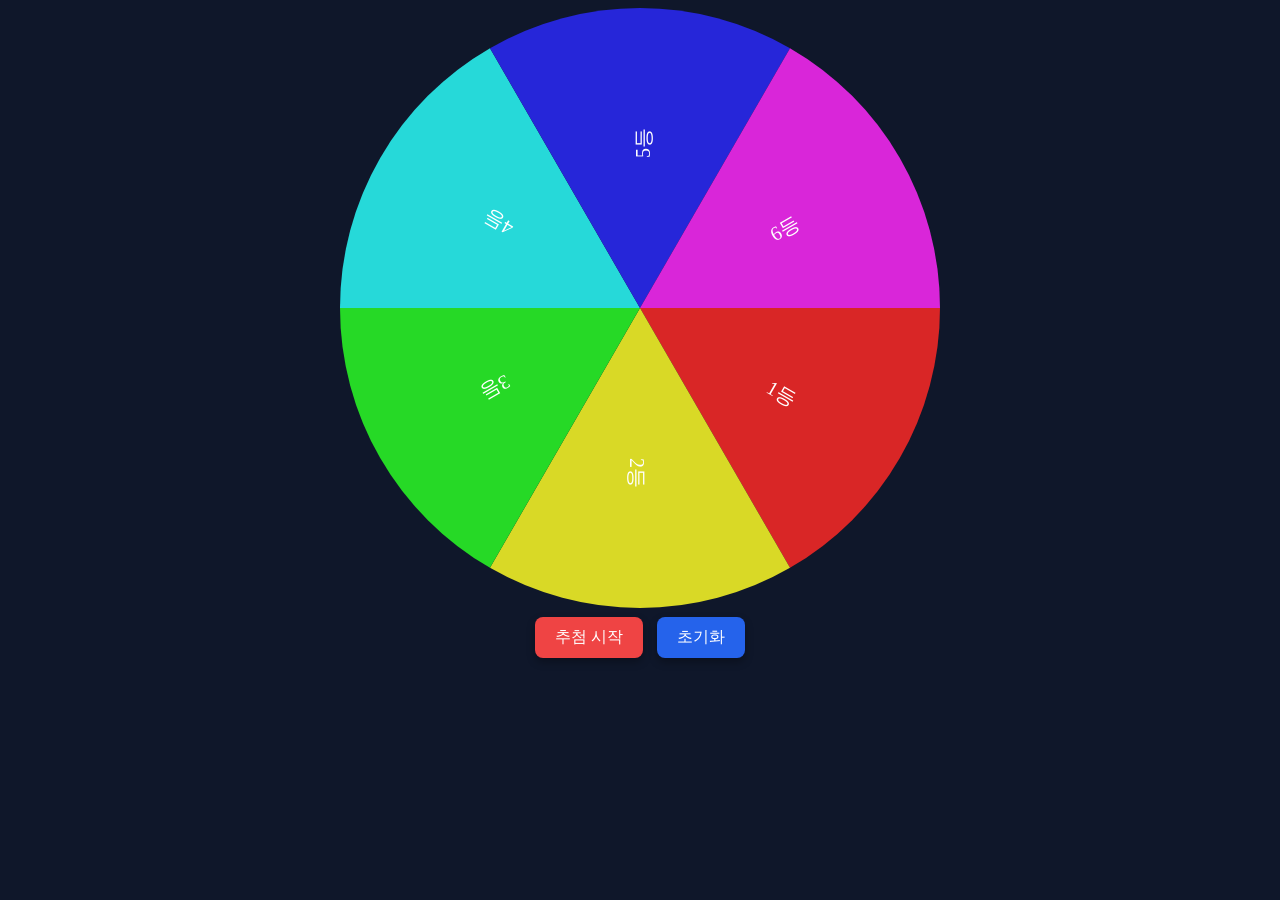
==== big.html @ 6fa556c5 "Add files via upload" ====
<!DOCTYPE html>
<html lang="ko">
<head>
  <meta charset="UTF-8">
  <title>대형 룰렛</title>
  <link rel="stylesheet" href="style.css">
</head>
<body class="big-screen">
  <canvas id="wheel" width="600" height="600"></canvas>
  <div class="actions">
    <button class="start" onclick="spin()">추첨 시작</button>
    <button onclick="reset()">초기화</button>
  </div>
  <div id="result"></div>
  <script src="roullet.js"></script>
</body>
</html>
---- style.css ----
body {
  font-family: 'Pretendard', sans-serif;
  text-align: center;
  background: #1f2937;
  color: #fff;
}

.container {
  max-width: 600px;
  margin: auto;
}

button {
  padding: 10px 20px;
  margin: 5px;
  border: none;
  border-radius: 8px;
  background: #2563eb;
  color: #fff;
  font-size: 16px;
  cursor: pointer;
  box-shadow: 0 4px 8px rgba(0,0,0,0.3);
  transition: transform 0.2s, background 0.2s;
}

button:hover {
  background: #1d4ed8;
  transform: scale(1.05);
}

.start {
  background: #ef4444;
}

.start:hover {
  background: #dc2626;
}

.big-screen {
  background: #0f172a;
}

#result {
  font-size: 2rem;
  margin-top: 20px;
  font-weight: bold;
}
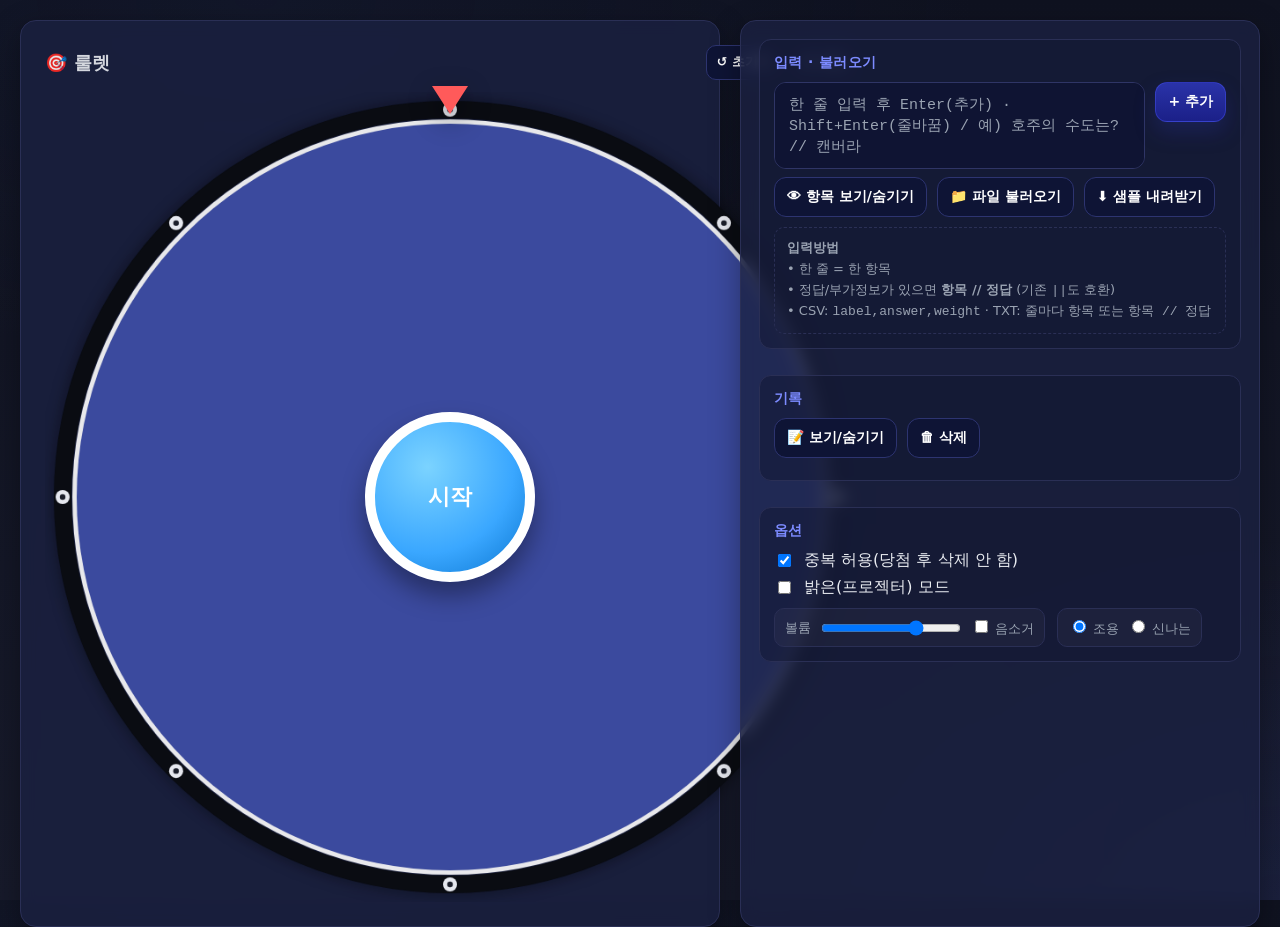
==== commit 93f2ff9e: "fix: Gemini+Muse 공동 검토 반영 (SFX, 비중, 동명이인, CP949, localStorage, XSS)" ====
--- a/big.html
+++ b/big.html
@@ -2,16 +2,14 @@
 <html lang="ko">
 <head>
   <meta charset="UTF-8">
+  <meta http-equiv="refresh" content="0; url=./index.html">
   <title>대형 룰렛</title>
   <link rel="stylesheet" href="style.css">
 </head>
 <body class="big-screen">
-  <canvas id="wheel" width="600" height="600"></canvas>
-  <div class="actions">
-    <button class="start" onclick="spin()">추첨 시작</button>
-    <button onclick="reset()">초기화</button>
+  <div class="container" style="padding-top: 60px;">
+    <p>대형 화면은 메인 페이지의 <strong>🖥 대형</strong> 버튼으로 실행됩니다.</p>
+    <p><a href="./index.html" style="color: #60a5fa;">메인 룰렛 페이지로 이동</a></p>
   </div>
-  <div id="result"></div>
-  <script src="roullet.js"></script>
 </body>
 </html>
